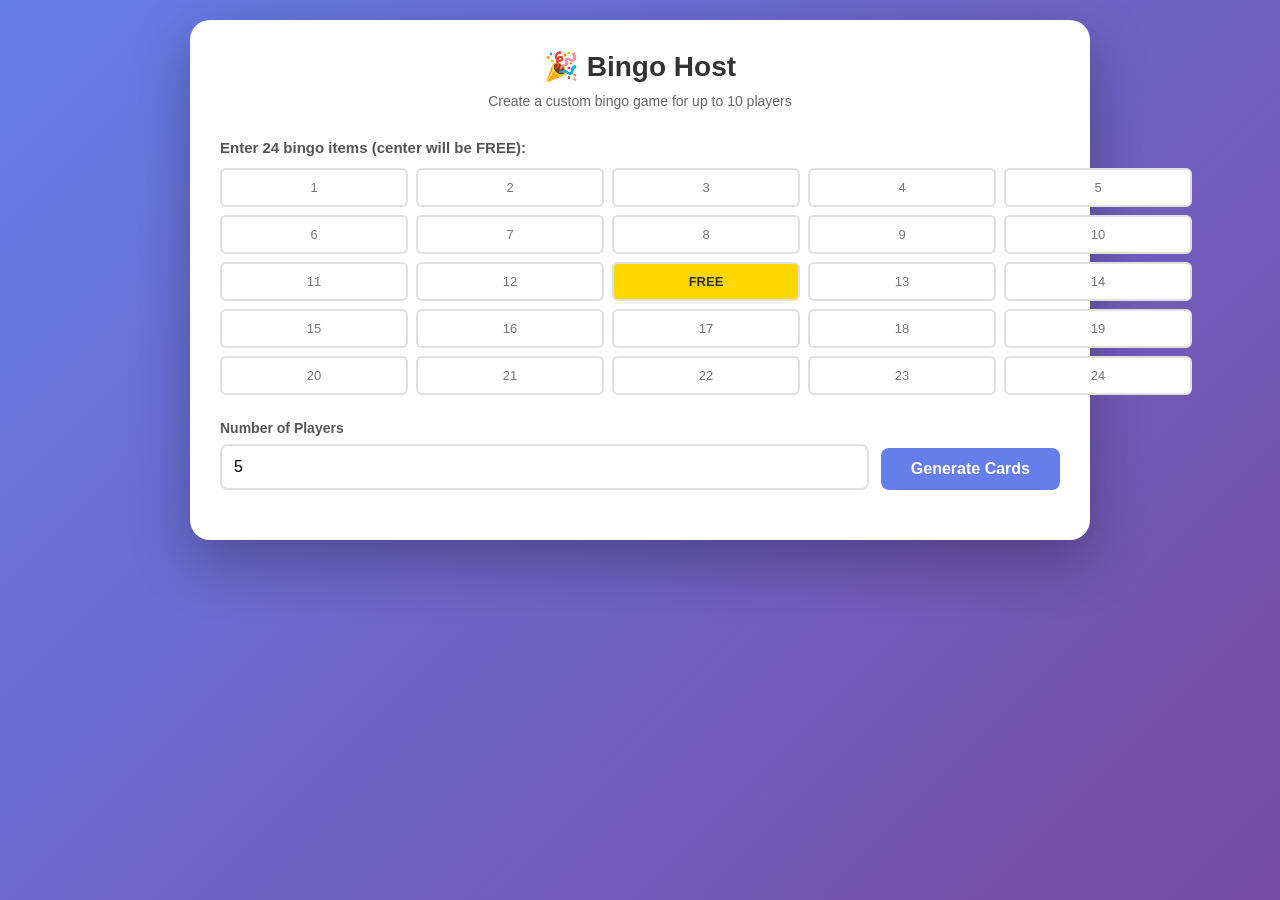
==== bingo-host.html @ a5b59ad4 "Add files via upload" ====
<!DOCTYPE html>
<html lang="en">
<head>
    <meta charset="UTF-8">
    <meta name="viewport" content="width=device-width, initial-scale=1.0">
    <title>Bingo Host - Create Game</title>
    <style>
        * {
            margin: 0;
            padding: 0;
            box-sizing: border-box;
        }
        body {
            font-family: -apple-system, BlinkMacSystemFont, 'Segoe UI', Roboto, Oxygen, Ubuntu, Cantarell, sans-serif;
            background: linear-gradient(135deg, #667eea 0%, #764ba2 100%);
            min-height: 100vh;
            padding: 20px;
        }
        .container {
            max-width: 900px;
            margin: 0 auto;
            background: white;
            border-radius: 20px;
            padding: 30px;
            box-shadow: 0 20px 60px rgba(0,0,0,0.3);
        }
        h1 {
            color: #333;
            margin-bottom: 10px;
            text-align: center;
            font-size: 28px;
        }
        .subtitle {
            text-align: center;
            color: #666;
            margin-bottom: 30px;
            font-size: 14px;
        }
        .label {
            font-weight: 600;
            margin-bottom: 12px;
            color: #555;
            font-size: 15px;
        }
        .input-grid {
            display: grid;
            grid-template-columns: repeat(5, 1fr);
            gap: 8px;
            margin-bottom: 25px;
        }
        .input-grid input {
            padding: 10px 8px;
            border: 2px solid #e0e0e0;
            border-radius: 6px;
            font-size: 13px;
            transition: all 0.2s;
            text-align: center;
        }
        .input-grid input:focus {
            outline: none;
            border-color: #667eea;
            box-shadow: 0 0 0 3px rgba(102, 126, 234, 0.1);
        }
        .input-grid input.center {
            background: #ffd700;
            font-weight: bold;
            color: #333;
        }
        .controls {
            display: flex;
            gap: 12px;
            margin-bottom: 20px;
            align-items: stretch;
        }
        .controls label {
            flex: 1;
            display: flex;
            flex-direction: column;
            gap: 8px;
        }
        .controls label span {
            font-weight: 600;
            color: #555;
            font-size: 14px;
        }
        .controls input {
            padding: 12px;
            border: 2px solid #e0e0e0;
            border-radius: 8px;
            font-size: 16px;
            transition: all 0.2s;
        }
        .controls input:focus {
            outline: none;
            border-color: #667eea;
            box-shadow: 0 0 0 3px rgba(102, 126, 234, 0.1);
        }
        button {
            background: #667eea;
            color: white;
            border: none;
            padding: 12px 30px;
            border-radius: 8px;
            font-size: 16px;
            font-weight: 600;
            cursor: pointer;
            transition: all 0.2s;
            align-self: flex-end;
        }
        button:hover {
            background: #5568d3;
            transform: translateY(-1px);
            box-shadow: 0 4px 12px rgba(102, 126, 234, 0.4);
        }
        button:active {
            transform: translateY(0);
        }
        .links-container {
            display: none;
            margin-top: 30px;
            padding: 25px;
            background: #f8f9fa;
            border-radius: 12px;
            border: 2px solid #e9ecef;
        }
        .links-container h2 {
            margin-bottom: 18px;
            color: #333;
            font-size: 18px;
        }
        .player-link {
            display: flex;
            gap: 12px;
            align-items: center;
            padding: 14px;
            background: white;
            border-radius: 8px;
            margin-bottom: 10px;
            border: 1px solid #e0e0e0;
        }
        .player-link .player-num {
            font-weight: 700;
            color: #667eea;
            min-width: 70px;
            font-size: 14px;
        }
        .player-link .link-text {
            flex: 1;
            font-family: 'Courier New', monospace;
            font-size: 12px;
            color: #666;
            overflow: hidden;
            text-overflow: ellipsis;
            white-space: nowrap;
        }
        .copy-btn {
            padding: 8px 16px;
            font-size: 13px;
            flex-shrink: 0;
        }
        .copy-btn.copied {
            background: #4caf50;
        }
        @media (max-width: 768px) {
            body {
                padding: 10px;
            }
            .container {
                padding: 15px;
            }
            h1 {
                font-size: 24px;
                margin-bottom: 8px;
            }
            .subtitle {
                font-size: 13px;
                margin-bottom: 20px;
            }
            .label {
                font-size: 14px;
                margin-bottom: 10px;
            }
            .input-grid {
                gap: 4px;
                margin-bottom: 20px;
            }
            .input-grid input {
                font-size: 10px;
                padding: 6px 2px;
            }
            .controls {
                flex-direction: column;
                gap: 10px;
            }
            .controls label span {
                font-size: 13px;
            }
            .controls input {
                padding: 10px;
                font-size: 14px;
            }
            button {
                align-self: stretch;
                padding: 12px 20px;
                font-size: 14px;
            }
            .links-container {
                padding: 15px;
                margin-top: 20px;
            }
            .links-container h2 {
                font-size: 16px;
                margin-bottom: 12px;
            }
            .player-link {
                flex-direction: column;
                align-items: stretch;
                padding: 12px;
                gap: 8px;
            }
            .player-link .player-num {
                min-width: auto;
                font-size: 13px;
            }
            .player-link .link-text {
                white-space: normal;
                word-break: break-all;
                font-size: 11px;
            }
            .copy-btn {
                padding: 10px 16px;
                font-size: 13px;
            }
        }
        @media (max-width: 400px) {
            .input-grid input {
                font-size: 9px;
                padding: 4px 1px;
            }
        }
    </style>
</head>
<body>
    <div class="container">
        <h1>🎉 Bingo Host</h1>
        <div class="subtitle">Create a custom bingo game for up to 10 players</div>
        
        <div class="label">Enter 24 bingo items (center will be FREE):</div>
        <div class="input-grid" id="inputGrid"></div>
        
        <div class="controls">
            <label>
                <span>Number of Players</span>
                <input type="number" id="playerCount" min="1" max="10" value="5">
            </label>
            <button onclick="generateGame()">Generate Cards</button>
        </div>
        
        <div class="links-container" id="linksContainer">
            <h2>🔗 Player Links</h2>
            <div id="linksList"></div>
        </div>
    </div>

    <script>
        // Create input grid
        const grid = document.getElementById('inputGrid');
        for (let i = 0; i < 25; i++) {
            const input = document.createElement('input');
            input.type = 'text';
            input.id = `item${i}`;
            
            if (i === 12) {
                input.value = 'FREE';
                input.disabled = true;
                input.className = 'center';
                input.placeholder = 'FREE';
            } else {
                input.placeholder = `${i < 12 ? i + 1 : i}`;
            }
            
            grid.appendChild(input);
        }

        function generateGame() {
            const items = [];
            let emptyCount = 0;
            
            for (let i = 0; i < 25; i++) {
                if (i === 12) {
                    items.push('FREE');
                } else {
                    const value = document.getElementById(`item${i}`).value.trim();
                    if (!value) {
                        emptyCount++;
                    }
                    items.push(value || `Item ${i < 12 ? i + 1 : i}`);
                }
            }

            if (emptyCount > 0) {
                if (!confirm(`${emptyCount} items are empty and will use default text. Continue?`)) {
                    return;
                }
            }

            const playerCount = parseInt(document.getElementById('playerCount').value);
            if (isNaN(playerCount) || playerCount < 1 || playerCount > 10) {
                alert('Please enter a number between 1 and 10 for players');
                return;
            }

            // Store game data
            const gameId = Date.now().toString(36) + Math.random().toString(36).substr(2);
            const gameData = {
                items: items,
                playerCount: playerCount,
                cards: [],
                created: new Date().toISOString()
            };

            // Generate unique cards
            for (let p = 0; p < playerCount; p++) {
                const card = generateUniqueCard(items);
                gameData.cards.push(card);
            }

            localStorage.setItem(`game_${gameId}`, JSON.stringify(gameData));

            // Display links
            displayLinks(gameId, playerCount);
        }

        function generateUniqueCard(items) {
            const card = [...items];
            const centerItem = card[12];
            
            // Remove center, shuffle, then put it back
            card.splice(12, 1);
            
            // Fisher-Yates shuffle
            for (let i = card.length - 1; i > 0; i--) {
                const j = Math.floor(Math.random() * (i + 1));
                [card[i], card[j]] = [card[j], card[i]];
            }
            
            // Insert FREE back at center
            card.splice(12, 0, centerItem);
            
            return card;
        }

        function displayLinks(gameId, playerCount) {
            const container = document.getElementById('linksContainer');
            const linksList = document.getElementById('linksList');
            linksList.innerHTML = '';

            // Get the base URL and construct player URL properly
            const currentUrl = window.location.href;
            const urlParts = currentUrl.split('/');
            urlParts[urlParts.length - 1] = 'bingo-player.html';
            const baseUrl = urlParts.join('/');
            
            for (let i = 0; i < playerCount; i++) {
                const link = `${baseUrl}?game=${gameId}&player=${i}`;
                const div = document.createElement('div');
                div.className = 'player-link';
                div.innerHTML = `
                    <span class="player-num">Player ${i + 1}</span>
                    <span class="link-text">${link}</span>
                    <button class="copy-btn" onclick="copyLink('${link}', this)">Copy</button>
                `;
                linksList.appendChild(div);
            }

            container.style.display = 'block';
            container.scrollIntoView({ behavior: 'smooth', block: 'nearest' });
        }

        function copyLink(link, button) {
            navigator.clipboard.writeText(link).then(() => {
                const originalText = button.textContent;
                button.textContent = '✓ Copied!';
                button.classList.add('copied');
                
                setTimeout(() => {
                    button.textContent = originalText;
                    button.classList.remove('copied');
                }, 2000);
            }).catch(() => {
                alert('Failed to copy. Please copy manually: ' + link);
            });
        }
    </script>
</body>
</html>
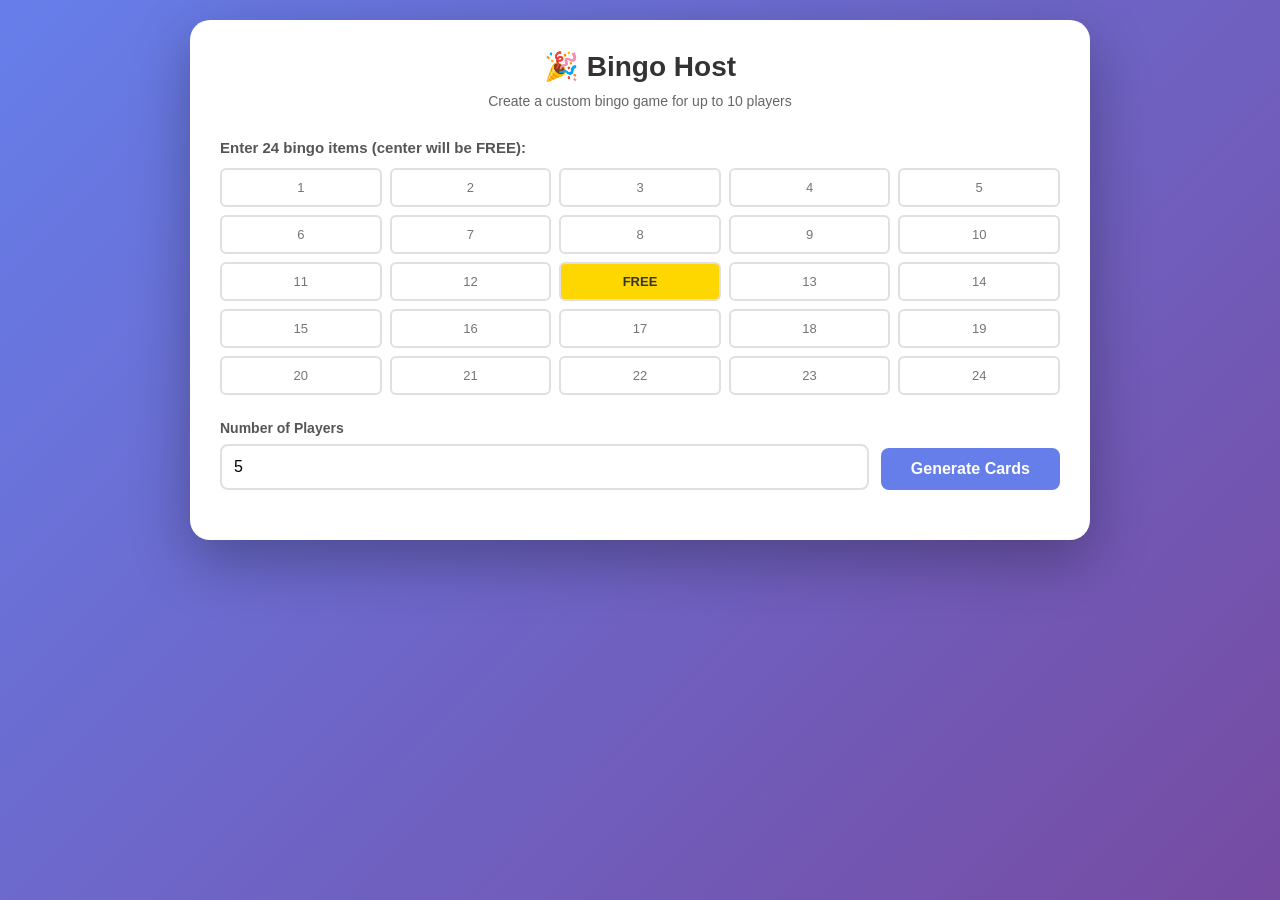
==== commit 6ada2c15: "Add files via upload" ====
--- a/bingo-host.html
+++ b/bingo-host.html
@@ -23,6 +23,8 @@
             border-radius: 20px;
             padding: 30px;
             box-shadow: 0 20px 60px rgba(0,0,0,0.3);
+            display: flex;
+            flex-direction: column;
         }
         h1 {
             color: #333;
@@ -47,6 +49,8 @@
             grid-template-columns: repeat(5, 1fr);
             gap: 8px;
             margin-bottom: 25px;
+            width: 100%;
+            max-width: 100%;
         }
         .input-grid input {
             padding: 10px 8px;
@@ -55,6 +59,7 @@
             font-size: 13px;
             transition: all 0.2s;
             text-align: center;
+            min-width: 0;
         }
         .input-grid input:focus {
             outline: none;
@@ -163,37 +168,39 @@
         }
         @media (max-width: 768px) {
             body {
-                padding: 10px;
+                padding: 8px;
             }
             .container {
-                padding: 15px;
+                padding: 12px;
+                border-radius: 12px;
             }
             h1 {
-                font-size: 24px;
+                font-size: 22px;
+                margin-bottom: 6px;
+            }
+            .subtitle {
+                font-size: 12px;
+                margin-bottom: 15px;
+            }
+            .label {
+                font-size: 13px;
                 margin-bottom: 8px;
             }
-            .subtitle {
-                font-size: 13px;
-                margin-bottom: 20px;
-            }
-            .label {
-                font-size: 14px;
-                margin-bottom: 10px;
-            }
             .input-grid {
-                gap: 4px;
-                margin-bottom: 20px;
+                gap: 3px;
+                margin-bottom: 15px;
             }
             .input-grid input {
-                font-size: 10px;
+                font-size: 9px;
                 padding: 6px 2px;
+                border-radius: 4px;
             }
             .controls {
                 flex-direction: column;
                 gap: 10px;
             }
             .controls label span {
-                font-size: 13px;
+                font-size: 12px;
             }
             .controls input {
                 padding: 10px;
@@ -201,41 +208,64 @@
             }
             button {
                 align-self: stretch;
-                padding: 12px 20px;
+                padding: 11px 20px;
                 font-size: 14px;
+                border-radius: 6px;
             }
             .links-container {
-                padding: 15px;
-                margin-top: 20px;
+                padding: 12px;
+                margin-top: 15px;
+                border-radius: 8px;
             }
             .links-container h2 {
-                font-size: 16px;
-                margin-bottom: 12px;
+                font-size: 15px;
+                margin-bottom: 10px;
             }
             .player-link {
                 flex-direction: column;
                 align-items: stretch;
-                padding: 12px;
+                padding: 10px;
                 gap: 8px;
+                border-radius: 6px;
+                margin-bottom: 8px;
             }
             .player-link .player-num {
                 min-width: auto;
-                font-size: 13px;
+                font-size: 12px;
             }
             .player-link .link-text {
                 white-space: normal;
                 word-break: break-all;
-                font-size: 11px;
+                font-size: 10px;
             }
             .copy-btn {
-                padding: 10px 16px;
-                font-size: 13px;
+                padding: 9px 14px;
+                font-size: 12px;
+                border-radius: 5px;
             }
         }
         @media (max-width: 400px) {
+            body {
+                padding: 6px;
+            }
+            .container {
+                padding: 10px;
+            }
+            h1 {
+                font-size: 20px;
+            }
+            .input-grid {
+                gap: 2px;
+            }
             .input-grid input {
-                font-size: 9px;
+                font-size: 8px;
                 padding: 4px 1px;
+            }
+        }
+        @media (max-width: 350px) {
+            .input-grid input {
+                font-size: 7px;
+                padding: 3px 0;
             }
         }
     </style>
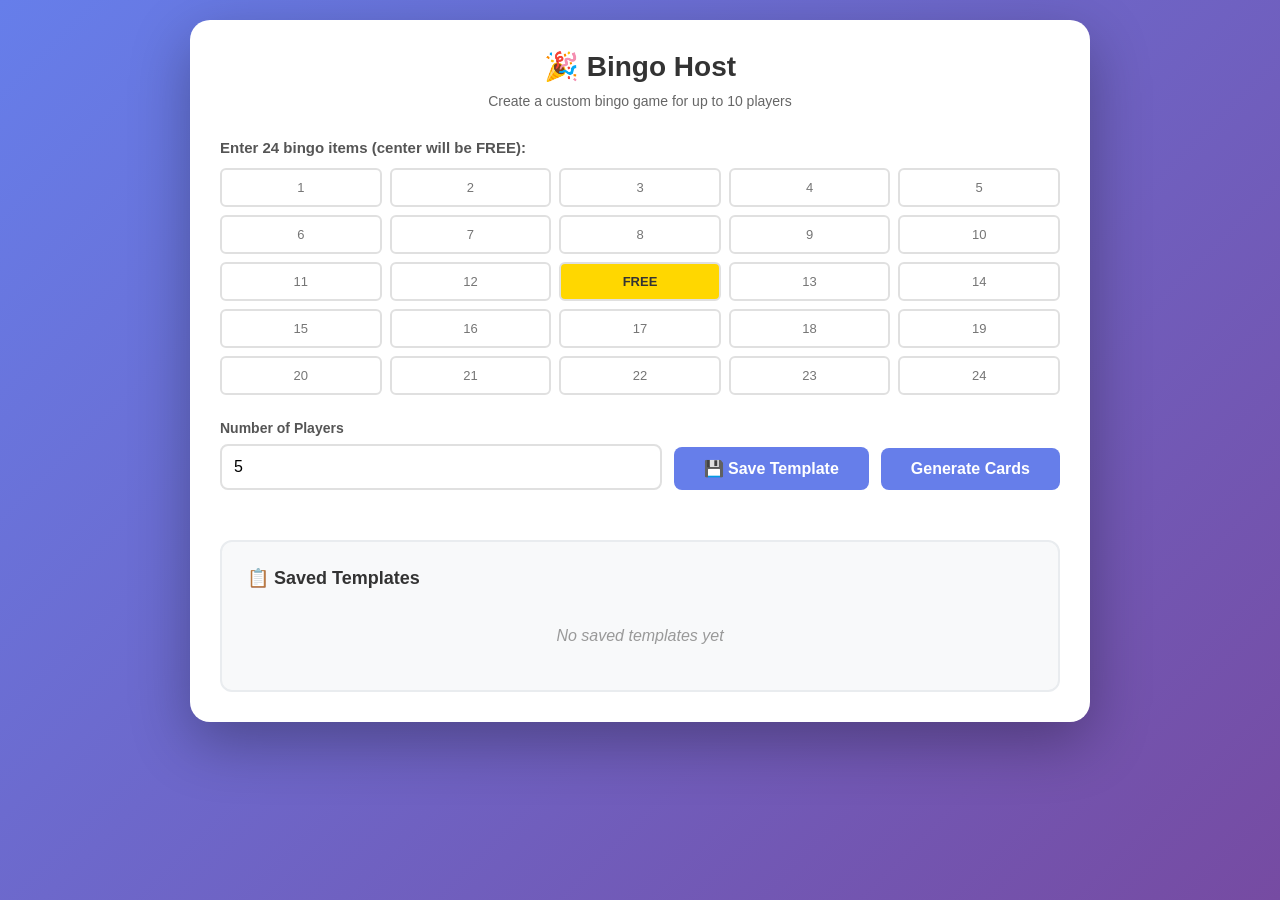
==== commit ab724823: "Add files via upload" ====
--- a/bingo-host.html
+++ b/bingo-host.html
@@ -60,6 +60,8 @@
             transition: all 0.2s;
             text-align: center;
             min-width: 0;
+            -webkit-appearance: none;
+            appearance: none;
         }
         .input-grid input:focus {
             outline: none;
@@ -111,6 +113,8 @@
             cursor: pointer;
             transition: all 0.2s;
             align-self: flex-end;
+            -webkit-tap-highlight-color: transparent;
+            touch-action: manipulation;
         }
         button:hover {
             background: #5568d3;
@@ -119,6 +123,92 @@
         }
         button:active {
             transform: translateY(0);
+        }
+        button:disabled {
+            background: #ccc;
+            cursor: not-allowed;
+            transform: none;
+        }
+        button:disabled:hover {
+            background: #ccc;
+            transform: none;
+            box-shadow: none;
+        }
+        .button-group {
+            display: flex;
+            gap: 12px;
+        }
+        .save-btn {
+            background: #ff9800;
+        }
+        .save-btn:hover {
+            background: #f57c00;
+        }
+        .templates-container {
+            margin-top: 30px;
+            padding: 25px;
+            background: #f8f9fa;
+            border-radius: 12px;
+            border: 2px solid #e9ecef;
+        }
+        .templates-container h2 {
+            margin-bottom: 18px;
+            color: #333;
+            font-size: 18px;
+        }
+        .template-item {
+            display: flex;
+            gap: 12px;
+            align-items: center;
+            padding: 14px;
+            background: white;
+            border-radius: 8px;
+            margin-bottom: 10px;
+            border: 1px solid #e0e0e0;
+        }
+        .template-name {
+            flex: 1;
+            font-weight: 600;
+            color: #333;
+            font-size: 15px;
+        }
+        .template-date {
+            font-size: 12px;
+            color: #666;
+        }
+        .template-buttons {
+            display: flex;
+            gap: 8px;
+        }
+        .load-btn {
+            background: #4caf50;
+            padding: 8px 16px;
+            font-size: 13px;
+        }
+        .load-btn:hover {
+            background: #45a049;
+        }
+        .edit-btn {
+            background: #2196f3;
+            padding: 8px 16px;
+            font-size: 13px;
+        }
+        .edit-btn:hover {
+            background: #0b7dda;
+        }
+        .delete-btn {
+            background: #f44336;
+            padding: 8px 16px;
+            font-size: 13px;
+        }
+        .delete-btn:hover {
+            background: #da190b;
+        }
+        .empty-templates {
+            text-align: center;
+            color: #999;
+            padding: 20px;
+            font-style: italic;
         }
         .links-container {
             display: none;
@@ -158,7 +248,7 @@
             text-overflow: ellipsis;
             white-space: nowrap;
         }
-        .copy-btn {
+        .copy-btn, .share-btn {
             padding: 8px 16px;
             font-size: 13px;
             flex-shrink: 0;
@@ -166,82 +256,140 @@
         .copy-btn.copied {
             background: #4caf50;
         }
+        .share-btn {
+            background: #ff9800;
+        }
+        .share-btn:hover {
+            background: #f57c00;
+        }
+        .share-btn.shared {
+            background: #4caf50;
+        }
         @media (max-width: 768px) {
             body {
                 padding: 8px;
             }
             .container {
-                padding: 12px;
+                padding: 16px;
                 border-radius: 12px;
             }
             h1 {
-                font-size: 22px;
+                font-size: 24px;
                 margin-bottom: 6px;
             }
             .subtitle {
-                font-size: 12px;
-                margin-bottom: 15px;
+                font-size: 13px;
+                margin-bottom: 18px;
             }
             .label {
-                font-size: 13px;
-                margin-bottom: 8px;
+                font-size: 14px;
+                margin-bottom: 10px;
             }
             .input-grid {
-                gap: 3px;
-                margin-bottom: 15px;
+                gap: 6px;
+                margin-bottom: 18px;
             }
             .input-grid input {
-                font-size: 9px;
-                padding: 6px 2px;
-                border-radius: 4px;
+                font-size: 11px;
+                padding: 10px 4px;
+                border-radius: 6px;
+                min-height: 44px;
             }
             .controls {
                 flex-direction: column;
+                gap: 12px;
+            }
+            .controls label {
+                width: 100%;
+            }
+            .controls label span {
+                font-size: 13px;
+            }
+            .controls input {
+                padding: 12px;
+                font-size: 16px;
+                min-height: 48px;
+            }
+            .button-group {
+                flex-direction: column;
+                width: 100%;
                 gap: 10px;
-            }
-            .controls label span {
-                font-size: 12px;
-            }
-            .controls input {
-                padding: 10px;
-                font-size: 14px;
             }
             button {
                 align-self: stretch;
-                padding: 11px 20px;
-                font-size: 14px;
-                border-radius: 6px;
+                padding: 14px 20px;
+                font-size: 15px;
+                border-radius: 8px;
+                min-height: 48px;
             }
             .links-container {
-                padding: 12px;
-                margin-top: 15px;
-                border-radius: 8px;
+                padding: 16px;
+                margin-top: 20px;
+                border-radius: 10px;
             }
             .links-container h2 {
-                font-size: 15px;
-                margin-bottom: 10px;
+                font-size: 16px;
+                margin-bottom: 12px;
             }
             .player-link {
                 flex-direction: column;
                 align-items: stretch;
-                padding: 10px;
-                gap: 8px;
-                border-radius: 6px;
-                margin-bottom: 8px;
+                padding: 12px;
+                gap: 10px;
+                border-radius: 8px;
+                margin-bottom: 10px;
             }
             .player-link .player-num {
                 min-width: auto;
-                font-size: 12px;
+                font-size: 13px;
             }
             .player-link .link-text {
                 white-space: normal;
                 word-break: break-all;
-                font-size: 10px;
-            }
-            .copy-btn {
-                padding: 9px 14px;
-                font-size: 12px;
-                border-radius: 5px;
+                font-size: 11px;
+            }
+            .button-group {
+                flex-direction: row;
+                gap: 8px;
+            }
+            .copy-btn, .share-btn {
+                padding: 12px 16px;
+                font-size: 13px;
+                border-radius: 6px;
+                flex: 1;
+                min-height: 44px;
+            }
+            .templates-container {
+                padding: 16px;
+                margin-top: 20px;
+                border-radius: 10px;
+            }
+            .templates-container h2 {
+                font-size: 16px;
+                margin-bottom: 12px;
+            }
+            .template-item {
+                flex-direction: column;
+                align-items: stretch;
+                padding: 12px;
+                gap: 10px;
+            }
+            .template-name {
+                font-size: 14px;
+            }
+            .template-date {
+                font-size: 11px;
+            }
+            .template-buttons {
+                flex-direction: row;
+                width: 100%;
+                gap: 8px;
+            }
+            .load-btn, .edit-btn, .delete-btn {
+                flex: 1;
+                padding: 12px 16px;
+                font-size: 13px;
+                min-height: 44px;
             }
         }
         @media (max-width: 400px) {
@@ -249,23 +397,23 @@
                 padding: 6px;
             }
             .container {
-                padding: 10px;
+                padding: 12px;
             }
             h1 {
                 font-size: 20px;
             }
             .input-grid {
-                gap: 2px;
+                gap: 4px;
             }
             .input-grid input {
-                font-size: 8px;
-                padding: 4px 1px;
+                font-size: 10px;
+                padding: 8px 2px;
             }
         }
         @media (max-width: 350px) {
             .input-grid input {
-                font-size: 7px;
-                padding: 3px 0;
+                font-size: 9px;
+                padding: 6px 1px;
             }
         }
     </style>
@@ -283,7 +431,15 @@
                 <span>Number of Players</span>
                 <input type="number" id="playerCount" min="1" max="10" value="5">
             </label>
-            <button onclick="generateGame()">Generate Cards</button>
+            <div class="button-group">
+                <button onclick="saveTemplate()">💾 Save Template</button>
+                <button onclick="generateGame()">Generate Cards</button>
+            </div>
+        </div>
+        
+        <div class="templates-container" id="templatesContainer">
+            <h2>📋 Saved Templates</h2>
+            <div id="templatesList"></div>
         </div>
         
         <div class="links-container" id="linksContainer">
@@ -312,7 +468,10 @@
             grid.appendChild(input);
         }
 
-        function generateGame() {
+        // Load templates on page load
+        loadTemplates();
+
+        function saveTemplate() {
             const items = [];
             let emptyCount = 0;
             
@@ -328,6 +487,190 @@
                 }
             }
 
+            if (emptyCount === 24) {
+                alert('Please fill in at least one item before saving a template.');
+                return;
+            }
+
+            const templateName = prompt('Enter a name for this template:');
+            if (!templateName || !templateName.trim()) {
+                return;
+            }
+
+            const template = {
+                name: templateName.trim(),
+                items: items,
+                created: new Date().toISOString()
+            };
+
+            try {
+                const templates = getTemplates();
+                const templateId = Date.now().toString(36);
+                templates[templateId] = template;
+                localStorage.setItem('bingo_templates', JSON.stringify(templates));
+                
+                alert('Template saved successfully!');
+                loadTemplates();
+            } catch (e) {
+                alert('Failed to save template. Your browser storage may be full.');
+                console.error('Save error:', e);
+            }
+        }
+
+        function getTemplates() {
+            try {
+                const saved = localStorage.getItem('bingo_templates');
+                return saved ? JSON.parse(saved) : {};
+            } catch (e) {
+                console.error('Error loading templates:', e);
+                return {};
+            }
+        }
+
+        function loadTemplates() {
+            const templates = getTemplates();
+            const templatesList = document.getElementById('templatesList');
+            
+            const templateIds = Object.keys(templates);
+            
+            if (templateIds.length === 0) {
+                templatesList.innerHTML = '<div class="empty-templates">No saved templates yet</div>';
+                return;
+            }
+
+            templatesList.innerHTML = '';
+            
+            templateIds.forEach(id => {
+                const template = templates[id];
+                const div = document.createElement('div');
+                div.className = 'template-item';
+                
+                const nameSpan = document.createElement('span');
+                nameSpan.className = 'template-name';
+                nameSpan.textContent = template.name;
+                
+                const dateSpan = document.createElement('span');
+                dateSpan.className = 'template-date';
+                const date = new Date(template.created);
+                dateSpan.textContent = date.toLocaleDateString();
+                
+                const buttons = document.createElement('div');
+                buttons.className = 'template-buttons';
+                
+                const loadBtn = document.createElement('button');
+                loadBtn.className = 'load-btn';
+                loadBtn.textContent = 'Load';
+                loadBtn.onclick = () => loadTemplate(id);
+                
+                const editBtn = document.createElement('button');
+                editBtn.className = 'edit-btn';
+                editBtn.textContent = 'Edit';
+                editBtn.onclick = () => editTemplate(id);
+                
+                const deleteBtn = document.createElement('button');
+                deleteBtn.className = 'delete-btn';
+                deleteBtn.textContent = 'Delete';
+                deleteBtn.onclick = () => deleteTemplate(id);
+                
+                buttons.appendChild(loadBtn);
+                buttons.appendChild(editBtn);
+                buttons.appendChild(deleteBtn);
+                
+                div.appendChild(nameSpan);
+                div.appendChild(dateSpan);
+                div.appendChild(buttons);
+                
+                templatesList.appendChild(div);
+            });
+        }
+
+        function loadTemplate(templateId) {
+            const templates = getTemplates();
+            const template = templates[templateId];
+            
+            if (!template) {
+                alert('Template not found.');
+                return;
+            }
+
+            // Load items into the grid
+            for (let i = 0; i < 25; i++) {
+                if (i !== 12) {
+                    const input = document.getElementById(`item${i}`);
+                    const value = template.items[i];
+                    input.value = (value === `Item ${i < 12 ? i + 1 : i}`) ? '' : value;
+                }
+            }
+
+            // Scroll to top
+            window.scrollTo({ top: 0, behavior: 'smooth' });
+            
+            alert(`Template "${template.name}" loaded!`);
+        }
+
+        function editTemplate(templateId) {
+            const templates = getTemplates();
+            const template = templates[templateId];
+            
+            if (!template) {
+                alert('Template not found.');
+                return;
+            }
+
+            const newName = prompt('Enter new name for this template:', template.name);
+            if (!newName || !newName.trim()) {
+                return;
+            }
+
+            // Update the template name
+            template.name = newName.trim();
+            templates[templateId] = template;
+
+            try {
+                localStorage.setItem('bingo_templates', JSON.stringify(templates));
+                loadTemplates();
+                alert('Template renamed successfully!');
+            } catch (e) {
+                alert('Failed to update template.');
+                console.error('Update error:', e);
+            }
+        }
+
+        function deleteTemplate(templateId) {
+            const templates = getTemplates();
+            const template = templates[templateId];
+            
+            if (!confirm(`Delete template "${template.name}"?`)) {
+                return;
+            }
+
+            delete templates[templateId];
+            
+            try {
+                localStorage.setItem('bingo_templates', JSON.stringify(templates));
+                loadTemplates();
+            } catch (e) {
+                alert('Failed to delete template.');
+                console.error('Delete error:', e);
+            }
+        }
+
+        function generateGame() {
+            const items = [];
+            let emptyCount = 0;
+            
+            for (let i = 0; i < 25; i++) {
+                if (i === 12) {
+                    items.push('FREE');
+                } else {
+                    const value = document.getElementById(`item${i}`).value.trim();
+                    if (!value) {
+                        emptyCount++;
+                    }
+                    items.push(value || `Item ${i < 12 ? i + 1 : i}`);
+                }
+            }
+
             if (emptyCount > 0) {
                 if (!confirm(`${emptyCount} items are empty and will use default text. Continue?`)) {
                     return;
@@ -341,7 +684,7 @@
             }
 
             // Store game data
-            const gameId = Date.now().toString(36) + Math.random().toString(36).substr(2);
+            const gameId = Date.now().toString(36) + Math.random().toString(36).substring(2);
             const gameData = {
                 items: items,
                 playerCount: playerCount,
@@ -355,7 +698,12 @@
                 gameData.cards.push(card);
             }
 
-            localStorage.setItem(`game_${gameId}`, JSON.stringify(gameData));
+            try {
+                localStorage.setItem(`game_${gameId}`, JSON.stringify(gameData));
+            } catch (e) {
+                alert('Failed to save game. Your browser storage may be full.');
+                return;
+            }
 
             // Display links
             displayLinks(gameId, playerCount);
@@ -380,7 +728,7 @@
             return card;
         }
 
-        function displayLinks(gameId, playerCount) {
+        async function displayLinks(gameId, playerCount) {
             const container = document.getElementById('linksContainer');
             const linksList = document.getElementById('linksList');
             linksList.innerHTML = '';
@@ -391,20 +739,113 @@
             urlParts[urlParts.length - 1] = 'bingo-player.html';
             const baseUrl = urlParts.join('/');
             
+            // Get game data to encode in URLs
+            const gameData = JSON.parse(localStorage.getItem(`game_${gameId}`));
+            
+            if (!gameData || !gameData.cards) {
+                alert('Error: Game data not found');
+                return;
+            }
+            
+            // Show loading message
+            linksList.innerHTML = '<div style="text-align: center; padding: 20px; color: #666;">Generating short links...</div>';
+            container.style.display = 'block';
+            
+            // Clear loading message
+            await new Promise(resolve => setTimeout(resolve, 100));
+            linksList.innerHTML = '';
+            
             for (let i = 0; i < playerCount; i++) {
-                const link = `${baseUrl}?game=${gameId}&player=${i}`;
-                const div = document.createElement('div');
-                div.className = 'player-link';
-                div.innerHTML = `
-                    <span class="player-num">Player ${i + 1}</span>
-                    <span class="link-text">${link}</span>
-                    <button class="copy-btn" onclick="copyLink('${link}', this)">Copy</button>
-                `;
-                linksList.appendChild(div);
-            }
-
-            container.style.display = 'block';
+                try {
+                    // Encode the card data in the URL
+                    const cardData = {
+                        card: gameData.cards[i],
+                        player: i + 1
+                    };
+                    const encodedCard = btoa(encodeURIComponent(JSON.stringify(cardData)));
+                    const longLink = `${baseUrl}?data=${encodedCard}`;
+                    
+                    const div = document.createElement('div');
+                    div.className = 'player-link';
+                    
+                    const playerNum = document.createElement('span');
+                    playerNum.className = 'player-num';
+                    playerNum.textContent = `Player ${i + 1}`;
+                    
+                    const linkText = document.createElement('span');
+                    linkText.className = 'link-text';
+                    linkText.textContent = 'Shortening...';
+                    
+                    const buttonGroup = document.createElement('div');
+                    buttonGroup.className = 'button-group';
+                    
+                    const copyBtn = document.createElement('button');
+                    copyBtn.className = 'copy-btn';
+                    copyBtn.textContent = 'Copy';
+                    copyBtn.disabled = true;
+                    
+                    const shareBtn = document.createElement('button');
+                    shareBtn.className = 'share-btn';
+                    shareBtn.textContent = 'Share';
+                    shareBtn.disabled = true;
+                    
+                    buttonGroup.appendChild(copyBtn);
+                    buttonGroup.appendChild(shareBtn);
+                    
+                    div.appendChild(playerNum);
+                    div.appendChild(linkText);
+                    div.appendChild(buttonGroup);
+                    
+                    linksList.appendChild(div);
+                    
+                    // Shorten the URL (capture player index in closure)
+                    (function(playerIndex) {
+                        shortenUrl(longLink).then(shortLink => {
+                            linkText.textContent = shortLink;
+                            copyBtn.disabled = false;
+                            shareBtn.disabled = false;
+                            copyBtn.onclick = function() { copyLink(shortLink, this); };
+                            shareBtn.onclick = function() { shareLink(shortLink, playerIndex + 1, this); };
+                        }).catch(error => {
+                            console.error('Shortening failed:', error);
+                            linkText.textContent = longLink;
+                            copyBtn.disabled = false;
+                            shareBtn.disabled = false;
+                            copyBtn.onclick = function() { copyLink(longLink, this); };
+                            shareBtn.onclick = function() { shareLink(longLink, playerIndex + 1, this); };
+                        });
+                    })(i);
+                    
+                } catch (e) {
+                    console.error(`Error creating link for player ${i + 1}:`, e);
+                    alert(`Error creating link for Player ${i + 1}. The card data may be too large.`);
+                }
+            }
+
             container.scrollIntoView({ behavior: 'smooth', block: 'nearest' });
+        }
+
+        async function shortenUrl(longUrl) {
+            try {
+                // Using TinyURL API (free, no API key required)
+                const response = await fetch(`https://tinyurl.com/api-create.php?url=${encodeURIComponent(longUrl)}`, {
+                    method: 'GET',
+                    mode: 'cors'
+                });
+                if (!response.ok) throw new Error('Shortening failed');
+                const shortUrl = await response.text();
+                
+                // Validate the response is a valid URL
+                if (!shortUrl || !shortUrl.startsWith('http')) {
+                    throw new Error('Invalid shortened URL');
+                }
+                
+                return shortUrl.trim();
+            } catch (error) {
+                console.error('URL shortening error:', error);
+                // Fallback to original URL if shortening fails
+                throw error;
+            }
         }
 
         function copyLink(link, button) {
@@ -421,6 +862,34 @@
                 alert('Failed to copy. Please copy manually: ' + link);
             });
         }
+
+        function shareLink(link, playerNum, button) {
+            if (navigator.share) {
+                navigator.share({
+                    title: `Bingo Game - Player ${playerNum}`,
+                    text: `Join our Bingo game as Player ${playerNum}!`,
+                    url: link
+                }).then(() => {
+                    const originalText = button.textContent;
+                    button.textContent = '✓ Shared!';
+                    button.classList.add('shared');
+                    
+                    setTimeout(() => {
+                        button.textContent = originalText;
+                        button.classList.remove('shared');
+                    }, 2000);
+                }).catch((error) => {
+                    // User cancelled - don't show error
+                    if (error.name !== 'AbortError') {
+                        console.error('Share failed:', error);
+                    }
+                });
+            } else {
+                // Fallback for browsers that don't support Web Share API
+                copyLink(link, button);
+                alert('Share not supported on this device. Link copied to clipboard instead!');
+            }
+        }
     </script>
 </body>
 </html>
